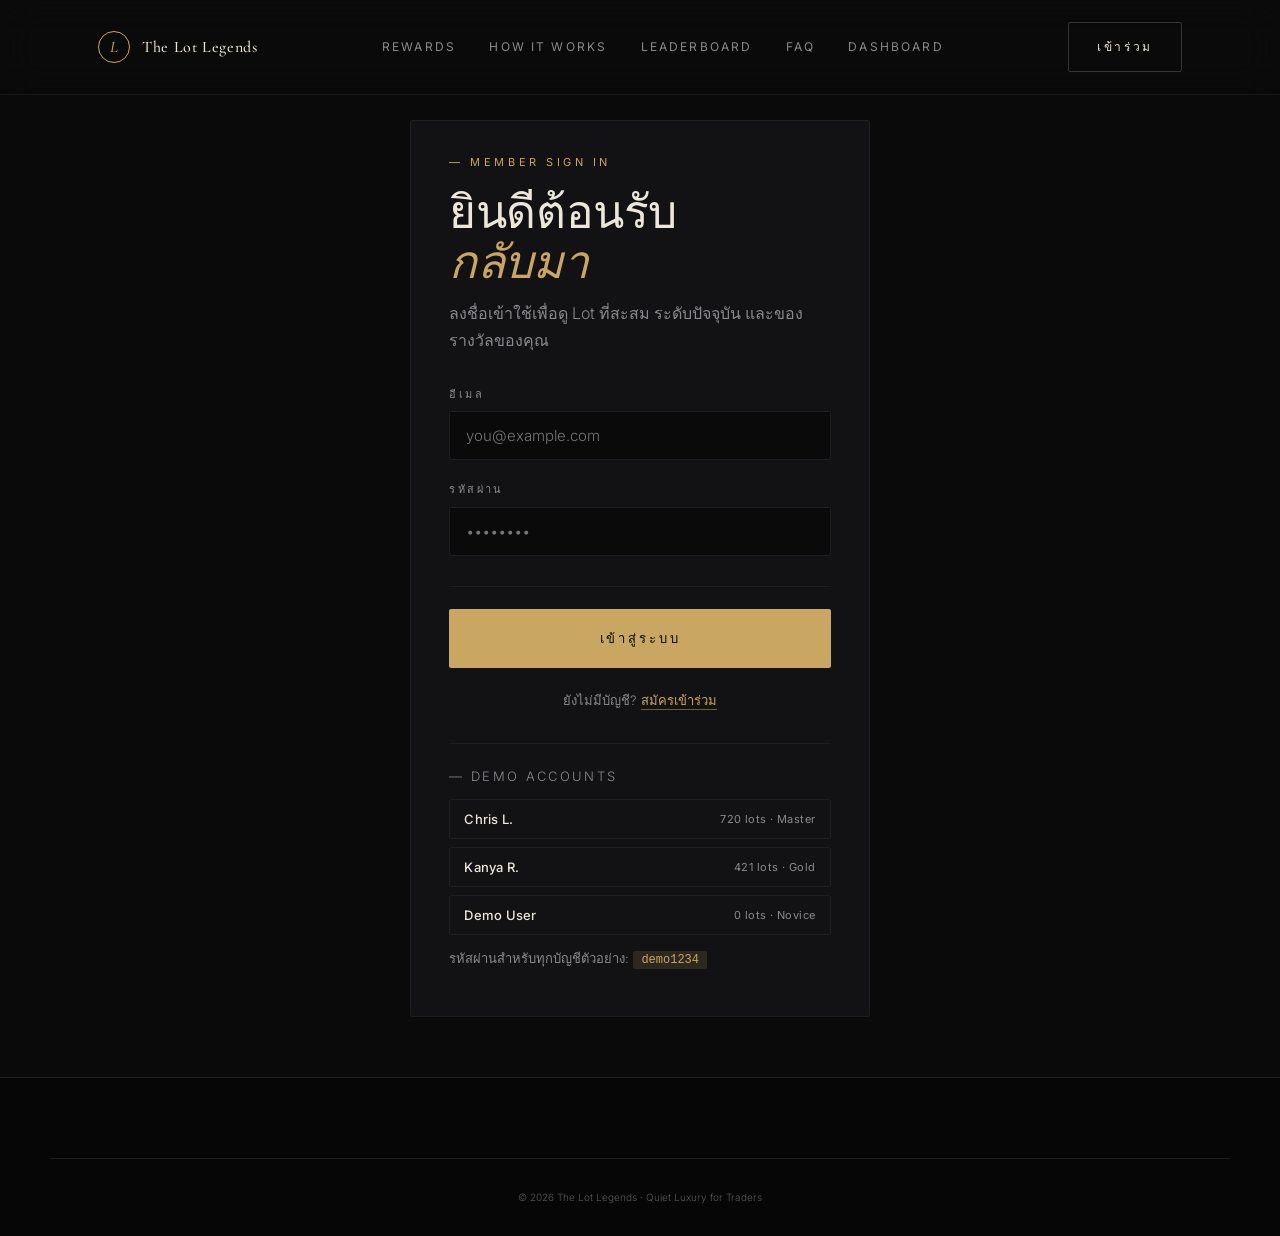
==== admin.html @ 5cc2ef91 "Initial commit - The Lot Legends rewards platform Full-stack FastAPI + vanilla JS application: - Qui" ====
<!DOCTYPE html>
<html lang="th">
<head>
  <meta charset="UTF-8" />
  <meta name="viewport" content="width=device-width, initial-scale=1.0" />
  <title>Admin · The Lot Legends</title>
  <meta name="description" content="ผู้ดูแลระบบ — อัปโหลดข้อมูลจาก XM Partner CSV และตรวจสอบสมาชิก" />

  <link rel="preconnect" href="https://fonts.googleapis.com" />
  <link rel="preconnect" href="https://fonts.gstatic.com" crossorigin />
  <link href="https://fonts.googleapis.com/css2?family=Cormorant+Garamond:wght@300;400;500;600&family=Inter:wght@300;400;500;600&display=swap" rel="stylesheet" />

  <link rel="stylesheet" href="styles.css" />
</head>
<body class="page--app">

  <div class="loader" id="loader" aria-hidden="true">
    <div class="loader__mark">
      <svg viewBox="0 0 60 60" width="56" height="56" aria-hidden="true">
        <circle cx="30" cy="30" r="28" fill="none" stroke="currentColor" stroke-width="0.6" opacity="0.4"/>
      </svg>
      <span class="loader__letter">L</span>
    </div>
    <span class="loader__text">Loading admin console</span>
  </div>

  <header class="nav">
    <div class="nav__inner">
      <a href="index.html" class="brand">
        <span class="brand__mark">L</span>
        <span class="brand__text">The Lot Legends</span>
      </a>
      <nav class="nav__links">
        <a href="index.html#tiers">Rewards</a>
        <a href="index.html#leaderboard">Leaderboard</a>
        <a href="dashboard.html">Dashboard</a>
        <a href="admin.html" class="is-active">Admin</a>
      </nav>
      <button type="button" class="btn btn--ghost btn--nav" id="logout-btn">ออกจากระบบ</button>
      <button class="nav__burger" id="nav-burger" aria-label="Open menu" aria-expanded="false">
        <span></span><span></span>
      </button>
    </div>
  </header>

  <div class="drawer" id="drawer" aria-hidden="true">
    <nav class="drawer__links">
      <a href="index.html#tiers">Rewards</a>
      <a href="index.html#leaderboard">Leaderboard</a>
      <a href="dashboard.html">Dashboard</a>
      <a href="admin.html">Admin</a>
    </nav>
    <p class="drawer__footer muted small">Admin Console</p>
  </div>

  <section class="app-head">
    <div class="container">
      <p class="eyebrow">— Admin Console</p>
      <div class="app-head__row">
        <div>
          <h1 class="h2">นำเข้าข้อมูลจาก <em>XM Partner</em></h1>
          <p class="muted">อัปโหลดไฟล์ <code>traderTrades.csv</code> ที่ดาวน์โหลดจาก XM Partner Portal เพื่ออัปเดต Lots ของสมาชิกอัตโนมัติ</p>
        </div>
      </div>
    </div>
  </section>

  <section class="app-section">
    <div class="container">
      <div class="card-panel">
        <div class="panel__head">
          <p class="eyebrow">— Step 1 / 2</p>
          <h3 class="panel__title">อัปโหลดไฟล์ &amp; ตรวจสอบ</h3>
        </div>

        <div class="dropzone" id="dropzone" tabindex="0">
          <input type="file" id="file-input" accept=".csv,text/csv" hidden />
          <div class="dropzone__inner">
            <div class="dropzone__icon">
              <svg viewBox="0 0 24 24" width="32" height="32" fill="none" stroke="currentColor" stroke-width="1.4">
                <path d="M12 4v12m0 0l-4-4m4 4l4-4"/>
                <path d="M4 17v2a2 2 0 002 2h12a2 2 0 002-2v-2"/>
              </svg>
            </div>
            <p class="dropzone__title">ลากไฟล์ CSV มาวาง หรือคลิกเพื่อเลือก</p>
            <p class="muted small">รองรับไฟล์ <code>traderTrades.csv</code> · UTF-8 / Windows-874</p>
            <button type="button" class="btn btn--ghost btn--sm" id="browse-btn">เลือกไฟล์</button>
          </div>
        </div>

        <p class="form__error" id="upload-error" hidden></p>
      </div>
    </div>
  </section>

  <section class="app-section" id="preview-section" hidden>
    <div class="container">
      <div class="card-panel">
        <div class="panel__head">
          <p class="eyebrow">— Preview · Dry Run</p>
          <h3 class="panel__title" id="preview-title">ตรวจสอบก่อนนำเข้า</h3>
        </div>

        <div class="stats">
          <div class="stat">
            <p class="stat__label">รายการทั้งหมด</p>
            <p class="stat__value"><span id="pv-total">0</span></p>
            <p class="stat__sub"><span id="pv-period">—</span></p>
          </div>
          <div class="stat">
            <p class="stat__label">รายการใหม่</p>
            <p class="stat__value"><span id="pv-new">0</span></p>
            <p class="stat__sub"><span id="pv-dup">0</span> ซ้ำ (ข้าม)</p>
          </div>
          <div class="stat">
            <p class="stat__label">Lots ที่จะเพิ่ม</p>
            <p class="stat__value">+<span id="pv-lots">0</span></p>
            <p class="stat__sub">รวมในไฟล์ <span id="pv-total-lots">0</span> Lots</p>
          </div>
          <div class="stat">
            <p class="stat__label">สมาชิกที่ตรง</p>
            <p class="stat__value"><span id="pv-matched">0</span></p>
            <p class="stat__sub"><span id="pv-unmatched">0</span> MT ID ไม่ตรง</p>
          </div>
        </div>

        <div class="admin-table-wrap">
          <table class="admin-table">
            <thead>
              <tr>
                <th>MT4/MT5 ID</th>
                <th>สมาชิก</th>
                <th class="num">รายการในไฟล์</th>
                <th class="num">รายการใหม่</th>
                <th class="num">Lots ใหม่</th>
                <th>สถานะ</th>
              </tr>
            </thead>
            <tbody id="pv-rows">
              <tr><td colspan="6" class="muted small" style="text-align:center;padding:24px 0;">—</td></tr>
            </tbody>
          </table>
        </div>

        <div id="pv-unmatched-box" hidden class="callout callout--warn">
          <strong>MT IDs ที่ยังไม่มีสมาชิกในระบบ:</strong>
          <p class="muted small" id="pv-unmatched-list">—</p>
          <div class="callout__actions">
            <button type="button" class="btn btn--gold btn--sm" id="create-placeholders-btn">
              สร้างบัญชี Placeholder ทั้งหมด
            </button>
            <span class="muted small">— สร้าง user 1 บัญชีต่อ MT ID แล้วตรวจสอบใหม่อัตโนมัติ</span>
          </div>
          <p class="muted small" style="margin-top:10px;">
            หรือเลื่อนไปตาราง <strong>"สมาชิกทั้งหมด"</strong> ด้านล่าง → คลิก MT ID ของ user ที่มีอยู่ → ใส่เลขจาก CSV เพื่อ "ผูก" บัญชีจริงเข้ากับลูกค้าที่เคยลงทะเบียนแล้ว
          </p>
          <p class="form__error" id="placeholder-error" hidden style="margin-top:8px;"></p>
        </div>

        <div id="pv-errors-box" hidden class="callout">
          <strong>คำเตือนการ parse:</strong>
          <ul id="pv-errors-list" class="muted small"></ul>
        </div>

        <div class="form__actions">
          <button type="button" class="btn btn--ghost" id="cancel-btn">ยกเลิก</button>
          <button type="button" class="btn btn--gold" id="confirm-btn">ยืนยันนำเข้า</button>
        </div>
      </div>
    </div>
  </section>

  <section class="app-section">
    <div class="container">
      <div class="card-panel">
        <div class="panel__head">
          <div>
            <p class="eyebrow">— History</p>
            <h3 class="panel__title">ประวัติการนำเข้า</h3>
          </div>
          <button type="button" class="btn btn--ghost btn--sm" id="refresh-history">รีเฟรช</button>
        </div>
        <div class="admin-table-wrap">
          <table class="admin-table">
            <thead>
              <tr>
                <th>วันที่</th>
                <th>ไฟล์</th>
                <th class="num">รายการ</th>
                <th class="num">นำเข้า</th>
                <th class="num">ซ้ำ</th>
                <th class="num">ไม่ตรง</th>
                <th class="num">+Lots</th>
              </tr>
            </thead>
            <tbody id="history-rows">
              <tr><td colspan="7" class="muted small" style="text-align:center;padding:24px 0;">กำลังโหลด…</td></tr>
            </tbody>
          </table>
        </div>
      </div>
    </div>
  </section>

  <section class="app-section">
    <div class="container">
      <div class="card-panel">
        <div class="panel__head">
          <div>
            <p class="eyebrow">— Members</p>
            <h3 class="panel__title">สมาชิกทั้งหมด</h3>
          </div>
          <button type="button" class="btn btn--ghost btn--sm" id="refresh-users">รีเฟรช</button>
        </div>
        <div class="admin-table-wrap">
          <table class="admin-table">
            <thead>
              <tr>
                <th>ชื่อ</th>
                <th>อีเมล</th>
                <th>MT ID</th>
                <th>Handle</th>
                <th class="num">Lots สะสม</th>
                <th>สิทธิ์</th>
              </tr>
            </thead>
            <tbody id="user-rows">
              <tr><td colspan="6" class="muted small" style="text-align:center;padding:24px 0;">กำลังโหลด…</td></tr>
            </tbody>
          </table>
        </div>
      </div>
    </div>
  </section>

  <footer class="footer">
    <div class="container footer__bottom">
      <small>© 2026 The Lot Legends · Admin Console</small>
    </div>
  </footer>

  <script src="api.js"></script>
  <script src="script.js"></script>
  <script>
    (() => {
      if (!window.LotLegends.requireAuth()) return;

      const $ = (id) => document.getElementById(id);
      const fmt = (n, d = 2) => (Number(n) || 0).toLocaleString('en-US', { minimumFractionDigits: d, maximumFractionDigits: d });
      const fmtInt = (n) => (Number(n) || 0).toLocaleString('en-US');

      $('logout-btn').addEventListener('click', () => window.LotLegends.logout());

      let currentFile = null;

      window.LotLegends.me().then(u => {
        if (!u.is_admin) {
          alert('หน้านี้สำหรับผู้ดูแลระบบเท่านั้น');
          window.location.href = 'dashboard.html';
        }
      }).catch(() => window.LotLegends.logout());

      // ─── Drag & drop upload ─────────────────────────────────────
      const dz = $('dropzone');
      const fi = $('file-input');
      const errBox = $('upload-error');

      const showError = (msg) => { errBox.textContent = msg; errBox.hidden = false; };
      const clearError = () => { errBox.hidden = true; errBox.textContent = ''; };

      $('browse-btn').addEventListener('click', () => fi.click());
      dz.addEventListener('click', (e) => {
        if (e.target.closest('button')) return;
        fi.click();
      });
      dz.addEventListener('keydown', (e) => { if (e.key === 'Enter' || e.key === ' ') { e.preventDefault(); fi.click(); } });

      ['dragenter','dragover'].forEach(ev => dz.addEventListener(ev, (e) => {
        e.preventDefault(); dz.classList.add('is-drag');
      }));
      ['dragleave','drop'].forEach(ev => dz.addEventListener(ev, (e) => {
        e.preventDefault(); dz.classList.remove('is-drag');
      }));
      dz.addEventListener('drop', (e) => {
        const f = e.dataTransfer.files && e.dataTransfer.files[0];
        if (f) handleFile(f);
      });
      fi.addEventListener('change', () => {
        if (fi.files && fi.files[0]) handleFile(fi.files[0]);
      });

      async function handleFile(file) {
        clearError();
        if (!/\.csv$/i.test(file.name)) {
          showError('รองรับเฉพาะไฟล์ .csv เท่านั้น');
          return;
        }
        currentFile = file;
        $('preview-title').textContent = `ตรวจสอบก่อนนำเข้า · ${file.name}`;
        $('preview-section').hidden = false;
        $('confirm-btn').disabled = true;
        $('confirm-btn').textContent = 'กำลังตรวจสอบ…';

        try {
          const preview = await window.LotLegends.adminPreviewCsv(file);
          renderPreview(preview);
          $('confirm-btn').disabled = preview.new_rows === 0;
          if (preview.new_rows === 0) {
            $('confirm-btn').textContent = 'ไม่มีรายการใหม่';
          } else if (preview.already_imported) {
            $('confirm-btn').textContent = 'อัปโหลดซ้ำ — เก็บเฉพาะรายการที่ยังขาด';
          } else {
            $('confirm-btn').textContent = 'ยืนยันนำเข้า';
          }
        } catch (ex) {
          $('preview-section').hidden = true;
          let msg = ex.message || 'อ่านไฟล์ไม่สำเร็จ';
          if (ex.data && ex.data.detail && typeof ex.data.detail === 'object') {
            msg = ex.data.detail.message || msg;
            if (Array.isArray(ex.data.detail.errors) && ex.data.detail.errors[0]) {
              msg += ' · ' + (ex.data.detail.errors[0].error || '');
            }
          }
          showError(msg);
        }
      }

      function renderPreview(p) {
        $('pv-total').textContent     = fmtInt(p.total_rows);
        $('pv-new').textContent       = fmtInt(p.new_rows);
        $('pv-dup').textContent       = fmtInt(p.duplicate_rows);
        $('pv-lots').textContent      = fmt(p.new_lots_to_add);
        $('pv-total-lots').textContent= fmt(p.total_lots_in_file);
        $('pv-matched').textContent   = fmtInt(p.matched_users);
        $('pv-unmatched').textContent = fmtInt(p.unmatched_mt_ids.length);

        if (p.period_start && p.period_end) {
          const a = new Date(p.period_start), b = new Date(p.period_end);
          const f = (d) => d.toLocaleDateString('th-TH', { day:'2-digit', month:'2-digit', year:'numeric' });
          $('pv-period').textContent = `${f(a)} – ${f(b)}`;
        } else {
          $('pv-period').textContent = '—';
        }

        const rows = p.by_mt_id.map(r => `
          <tr>
            <td><code>${r.mt_id}</code></td>
            <td>${r.matched ? `${escapeHtml(r.user_name || '')}<br><small class="muted">${escapeHtml(r.user_email || '')}</small>` : '<span class="muted">—</span>'}</td>
            <td class="num">${fmtInt(r.trade_count)}</td>
            <td class="num">${fmtInt(r.new_trade_count)}</td>
            <td class="num">+${fmt(r.new_lots_sum)}</td>
            <td>${r.matched ? '<span class="pill pill--ok">ตรง</span>' : '<span class="pill pill--warn">ไม่พบสมาชิก</span>'}</td>
          </tr>
        `).join('');
        $('pv-rows').innerHTML = rows || '<tr><td colspan="6" class="muted small" style="text-align:center;padding:24px 0;">ไม่มีข้อมูล</td></tr>';

        if (p.unmatched_mt_ids.length) {
          $('pv-unmatched-box').hidden = false;
          $('pv-unmatched-list').textContent = p.unmatched_mt_ids.join(', ');
        } else {
          $('pv-unmatched-box').hidden = true;
        }

        if (p.sample_errors && p.sample_errors.length) {
          $('pv-errors-box').hidden = false;
          $('pv-errors-list').innerHTML = p.sample_errors
            .map(e => `<li>row ${e.row}: ${escapeHtml(String(e.error || ''))}</li>`).join('');
        } else {
          $('pv-errors-box').hidden = true;
        }

        if (p.already_imported) {
          clearError();
        }
      }

      function escapeHtml(s) {
        return String(s).replace(/[&<>"']/g, c => ({'&':'&amp;','<':'&lt;','>':'&gt;','"':'&quot;',"'":'&#39;'}[c]));
      }

      $('cancel-btn').addEventListener('click', () => {
        currentFile = null;
        fi.value = '';
        $('preview-section').hidden = true;
        clearError();
      });

      $('create-placeholders-btn').addEventListener('click', async () => {
        const list = ($('pv-unmatched-list').textContent || '').trim();
        if (!list) return;
        const mtIds = list.split(/[,\s]+/).filter(Boolean);
        if (!mtIds.length) return;

        const btn = $('create-placeholders-btn');
        const errBox = $('placeholder-error');
        errBox.hidden = true;
        const orig = btn.textContent;
        btn.disabled = true;
        btn.textContent = `กำลังสร้าง ${mtIds.length} บัญชี…`;

        try {
          const result = await window.LotLegends.adminCreatePlaceholders(mtIds);
          await loadUsers();
          if (currentFile) {
            const refreshed = await window.LotLegends.adminPreviewCsv(currentFile);
            renderPreview(refreshed);
            $('confirm-btn').disabled = refreshed.new_rows === 0;
            $('confirm-btn').textContent = refreshed.new_rows === 0
              ? 'ไม่มีรายการใหม่'
              : 'ยืนยันนำเข้า';
          }
          alert(`สร้าง ${result.created.length} บัญชีเรียบร้อย${result.skipped.length ? ` (ข้าม ${result.skipped.length} ที่ใช้แล้ว)` : ''}\n\nกด "ยืนยันนำเข้า" ได้เลย`);
        } catch (ex) {
          errBox.textContent = ex.message || 'สร้างบัญชีไม่สำเร็จ';
          errBox.hidden = false;
        } finally {
          btn.disabled = false;
          btn.textContent = orig;
        }
      });

      $('confirm-btn').addEventListener('click', async () => {
        if (!currentFile) return;
        $('confirm-btn').disabled = true;
        $('confirm-btn').textContent = 'กำลังนำเข้า…';
        try {
          const result = await window.LotLegends.adminImportCsv(currentFile);
          let msg;
          if (result.imported_rows > 0) {
            msg = `นำเข้าสำเร็จ · เพิ่ม ${result.imported_rows} รายการ · +${fmt(result.total_lots_added)} Lots ให้ ${result.matched_users} สมาชิก`;
            if (result.unmatched_rows > 0) {
              msg += `\n\n(ข้าม ${result.unmatched_rows} รายการ เพราะ MT ID ไม่ตรงกับสมาชิก — ดูตาราง "สมาชิกทั้งหมด" เพื่อแก้ MT ID แล้วอัปโหลดไฟล์เดิมอีกครั้ง)`;
            }
          } else {
            msg = `ไม่ได้เพิ่ม Lot ให้ใครเลย — มี ${result.unmatched_rows} รายการที่ MT ID ไม่ตรงกับสมาชิก\n\nวิธีแก้: เลื่อนลงไปตาราง "สมาชิกทั้งหมด" → คลิก MT ID ของสมาชิกที่ต้องการ → ใส่เลขจาก CSV → บันทึก แล้วอัปโหลดไฟล์เดิมอีกครั้ง`;
          }
          alert(msg);
          currentFile = null;
          fi.value = '';
          $('preview-section').hidden = true;
          await Promise.all([loadHistory(), loadUsers()]);
        } catch (ex) {
          let msg = ex.message || 'นำเข้าไม่สำเร็จ';
          if (ex.data && ex.data.detail && typeof ex.data.detail === 'object') msg = ex.data.detail.message || msg;
          showError(msg);
          $('confirm-btn').disabled = false;
          $('confirm-btn').textContent = 'ยืนยันนำเข้า';
        }
      });

      // ─── History ───────────────────────────────────────────────
      async function loadHistory() {
        try {
          const rows = await window.LotLegends.adminImports();
          const tbody = $('history-rows');
          if (!rows.length) {
            tbody.innerHTML = '<tr><td colspan="7" class="muted small" style="text-align:center;padding:24px 0;">ยังไม่มีการนำเข้า</td></tr>';
            return;
          }
          tbody.innerHTML = rows.map(r => `
            <tr>
              <td>${new Date(r.created_at).toLocaleString('th-TH')}</td>
              <td>${escapeHtml(r.filename)}<br><small class="muted">${r.file_hash.slice(0,12)}…</small></td>
              <td class="num">${fmtInt(r.total_rows)}</td>
              <td class="num">${fmtInt(r.imported_rows)}</td>
              <td class="num">${fmtInt(r.skipped_duplicates)}</td>
              <td class="num">${fmtInt(r.unmatched_rows)}</td>
              <td class="num">+${fmt(r.total_lots_added)}</td>
            </tr>
          `).join('');
        } catch {
          $('history-rows').innerHTML = '<tr><td colspan="7" class="muted small" style="text-align:center;padding:24px 0;">โหลดไม่สำเร็จ</td></tr>';
        }
      }

      let usersCache = [];

      async function loadUsers() {
        try {
          usersCache = await window.LotLegends.adminUsers();
          const tbody = $('user-rows');
          if (!usersCache.length) {
            tbody.innerHTML = '<tr><td colspan="6" class="muted small" style="text-align:center;padding:24px 0;">ยังไม่มีสมาชิก</td></tr>';
            return;
          }
          tbody.innerHTML = usersCache.map(r => renderUserRow(r)).join('');
        } catch {
          $('user-rows').innerHTML = '<tr><td colspan="6" class="muted small" style="text-align:center;padding:24px 0;">โหลดไม่สำเร็จ</td></tr>';
        }
      }

      function renderUserRow(r) {
        const xmCell = r.xm_id
          ? `<code>${escapeHtml(r.xm_id)}</code>`
          : '<span class="muted small">— ยังไม่ได้ตั้ง</span>';
        return `
          <tr data-uid="${r.id}">
            <td>${escapeHtml(r.name)}</td>
            <td><small class="muted">${escapeHtml(r.email)}</small></td>
            <td class="cell-edit" data-field="xm_id" title="คลิกเพื่อแก้ไข MT ID">${xmCell}</td>
            <td>${escapeHtml(r.display_handle || '—')}</td>
            <td class="num">${fmt(r.total_lots)}</td>
            <td>${r.is_admin ? '<span class="pill pill--gold">Admin</span>' : '<span class="muted small">Member</span>'}</td>
          </tr>
        `;
      }

      $('user-rows').addEventListener('click', (e) => {
        const cell = e.target.closest('.cell-edit');
        if (!cell) return;
        const tr = cell.closest('tr');
        const uid = parseInt(tr.dataset.uid, 10);
        const field = cell.dataset.field;
        if (cell.querySelector('input')) return;

        const user = usersCache.find(u => u.id === uid);
        const current = (user && user[field]) || '';

        cell.innerHTML = `
          <div class="cell-edit__form">
            <input type="text" value="${escapeHtml(current)}" placeholder="เช่น 428298807" maxlength="40"/>
            <button type="button" class="btn btn--gold btn--sm" data-act="save">บันทึก</button>
            <button type="button" class="btn btn--ghost btn--sm" data-act="cancel">ยกเลิก</button>
          </div>
          <p class="form__error cell-edit__error" hidden></p>
        `;
        const input = cell.querySelector('input');
        input.focus();
        input.select();

        const restore = () => {
          if (!user) return;
          cell.innerHTML = user.xm_id
            ? `<code>${escapeHtml(user.xm_id)}</code>`
            : '<span class="muted small">— ยังไม่ได้ตั้ง</span>';
        };

        const save = async () => {
          const val = input.value.trim();
          const errBox = cell.querySelector('.cell-edit__error');
          errBox.hidden = true;
          try {
            const updated = await window.LotLegends.adminUpdateUser(uid, { xm_id: val });
            const idx = usersCache.findIndex(u => u.id === uid);
            if (idx >= 0) usersCache[idx] = updated;
            tr.outerHTML = renderUserRow(updated);
          } catch (ex) {
            errBox.textContent = ex.message || 'บันทึกไม่สำเร็จ';
            errBox.hidden = false;
          }
        };

        cell.querySelector('[data-act="save"]').addEventListener('click', save);
        cell.querySelector('[data-act="cancel"]').addEventListener('click', restore);
        input.addEventListener('keydown', (ev) => {
          if (ev.key === 'Enter') { ev.preventDefault(); save(); }
          if (ev.key === 'Escape') { ev.preventDefault(); restore(); }
        });
      });

      $('refresh-history').addEventListener('click', loadHistory);
      $('refresh-users').addEventListener('click', loadUsers);

      loadHistory();
      loadUsers();
    })();
  </script>
</body>
</html>
---- styles.css ----
/* ─────────────────────────────────────────────
   The Lot Legends — Quiet Luxury Theme
   ───────────────────────────────────────────── */

:root {
  /* Palette */
  --bg:           #0A0A0A;
  --bg-soft:      #0E0E10;
  --surface:     #121214;
  --surface-2:   #16161A;
  --line:         #1F1F22;
  --line-soft:   rgba(255,255,255,0.06);

  --ink:           #EDE7D9;   /* warm ivory */
  --ink-muted:    #8A8A8E;
  --ink-faint:    #5A5A5E;

  --gold:           #C9A661;   /* champagne */
  --gold-soft:     rgba(201,166,97,0.5);
  --gold-faint:    rgba(201,166,97,0.15);

  /* Type */
  --serif:  'Cormorant Garamond', 'Times New Roman', serif;
  --sans:   'Inter', -apple-system, system-ui, sans-serif;

  /* Sizing */
  --radius:    2px;
  --max:        1180px;

  /* Motion */
  --ease: cubic-bezier(.22,.61,.36,1);
}

/* ───── Reset ───── */
*, *::before, *::after { box-sizing: border-box; }
html, body { margin: 0; padding: 0; }
body {
  font-family: var(--sans);
  font-weight: 300;
  font-size: 16px;
  line-height: 1.65;
  color: var(--ink);
  background: var(--bg);
  -webkit-font-smoothing: antialiased;
  text-rendering: optimizeLegibility;
  overflow-x: hidden;
}
img { max-width: 100%; display: block; }
a { color: inherit; text-decoration: none; transition: color .3s var(--ease); }
button { font-family: inherit; cursor: pointer; }
ol, ul { list-style: none; padding: 0; margin: 0; }

::selection { background: var(--gold-faint); color: var(--ink); }

/* ───── Layout helpers ───── */
.container {
  width: 100%;
  max-width: var(--max);
  margin: 0 auto;
  padding: 0 clamp(20px, 4vw, 48px);
}

.eyebrow {
  font-family: var(--sans);
  font-size: 11px;
  font-weight: 400;
  letter-spacing: 0.32em;
  text-transform: uppercase;
  color: var(--gold);
  margin: 0 0 18px;
}

.h2 {
  font-family: var(--serif);
  font-weight: 300;
  font-size: clamp(34px, 5vw, 58px);
  line-height: 1.08;
  letter-spacing: -0.01em;
  margin: 0 0 28px;
  color: var(--ink);
}
.h2 em {
  font-style: italic;
  font-weight: 400;
  color: var(--gold);
}

.muted     { color: var(--ink-muted); }
.muted.small { font-size: 13px; }
.muted.center { text-align: center; max-width: 560px; margin: 0 auto; }

.section-head {
  text-align: center;
  margin-bottom: clamp(50px, 7vw, 90px);
}
.section-head .eyebrow,
.section-head .h2 { display: block; }
.section-head .eyebrow { margin-bottom: 14px; }

.two-col {
  display: grid;
  grid-template-columns: 1fr 1.2fr;
  gap: clamp(40px, 7vw, 100px);
  align-items: start;
}
@media (max-width: 820px) {
  .two-col { grid-template-columns: 1fr; gap: 40px; }
}

/* ───── Buttons ───── */
.btn {
  display: inline-flex;
  align-items: center;
  justify-content: center;
  padding: 14px 28px;
  font-size: 12px;
  letter-spacing: 0.22em;
  text-transform: uppercase;
  font-weight: 500;
  border: 1px solid transparent;
  border-radius: var(--radius);
  transition: all .35s var(--ease);
  white-space: nowrap;
}
.btn--lg { padding: 18px 36px; font-size: 13px; }

.btn--gold {
  background: var(--gold);
  color: #0A0A0A;
}
.btn--gold:hover {
  background: transparent;
  color: var(--gold);
  border-color: var(--gold);
}

.btn--ghost {
  border-color: rgba(255,255,255,0.18);
  color: var(--ink);
  background: transparent;
}
.btn--ghost:hover {
  border-color: var(--gold);
  color: var(--gold);
}

/* ───── Nav ───── */
.nav {
  position: fixed;
  top: 0; left: 0; right: 0;
  z-index: 100;
  padding: 22px 0;
  background: rgba(10,10,10,0.6);
  backdrop-filter: blur(18px) saturate(140%);
  -webkit-backdrop-filter: blur(18px) saturate(140%);
  border-bottom: 1px solid var(--line-soft);
  transition: padding .35s var(--ease), background .35s var(--ease);
}
.nav.is-scrolled { padding: 14px 0; background: rgba(10,10,10,0.85); }

.nav__inner {
  max-width: var(--max);
  margin: 0 auto;
  padding: 0 clamp(20px, 4vw, 48px);
  display: flex;
  align-items: center;
  justify-content: space-between;
  gap: 24px;
}

.brand {
  display: inline-flex;
  align-items: center;
  gap: 12px;
  font-family: var(--serif);
  font-weight: 500;
}
.brand__mark {
  display: grid;
  place-items: center;
  width: 32px; height: 32px;
  border: 1px solid var(--gold);
  color: var(--gold);
  font-size: 16px;
  font-style: italic;
  border-radius: 50%;
}
.brand__text {
  font-size: 16px;
  letter-spacing: 0.04em;
  color: var(--ink);
  white-space: nowrap;
}

.nav__links { display: flex; gap: clamp(20px, 2.6vw, 36px); align-items: center; }
.nav__links a {
  font-size: 12px;
  letter-spacing: 0.18em;
  text-transform: uppercase;
  color: var(--ink-muted);
  font-weight: 400;
  white-space: nowrap;
}
.nav__links a:hover { color: var(--gold); }

@media (max-width: 820px) {
  .nav__links { display: none; }
}

/* ───── Hero ───── */
.hero {
  position: relative;
  min-height: 100vh;
  padding: 140px 0 80px;
  display: grid;
  align-items: center;
  overflow: hidden;
  isolation: isolate;
}
.hero__bg {
  position: absolute; inset: 0;
  background: url('assets/hero-bg.png') center/cover no-repeat;
  z-index: -2;
  opacity: 0.85;
}
.hero__veil {
  position: absolute; inset: 0;
  background:
    radial-gradient(ellipse at 50% 90%, rgba(201,166,97,0.10), transparent 55%),
    linear-gradient(180deg, rgba(10,10,10,0.55) 0%, rgba(10,10,10,0.7) 50%, var(--bg) 100%);
  z-index: -1;
}

.hero__inner {
  max-width: var(--max);
  margin: 0 auto;
  padding: 0 clamp(20px, 4vw, 48px);
  text-align: center;
}

.hero__title {
  font-family: var(--serif);
  font-weight: 300;
  font-size: clamp(54px, 11vw, 140px);
  line-height: 0.95;
  letter-spacing: -0.025em;
  margin: 0 0 28px;
  color: var(--ink);
}
.hero__title em {
  font-style: italic;
  font-weight: 400;
  color: var(--gold);
}

.hero__sub {
  font-size: clamp(15px, 1.5vw, 18px);
  line-height: 1.85;
  color: var(--ink-muted);
  margin: 0 auto 44px;
  max-width: 560px;
  font-weight: 300;
}

.hero__cta {
  display: flex;
  gap: 14px;
  justify-content: center;
  flex-wrap: wrap;
  margin-bottom: 80px;
}

.hero__meta {
  display: inline-flex;
  align-items: center;
  gap: clamp(20px, 4vw, 50px);
  padding: 22px 40px;
  border: 1px solid var(--line);
  background: rgba(18,18,20,0.5);
  backdrop-filter: blur(8px);
  border-radius: var(--radius);
}
.hero__meta > div {
  display: flex;
  flex-direction: column;
  align-items: center;
  gap: 4px;
}
.hero__meta .num {
  font-family: var(--serif);
  font-size: 28px;
  color: var(--gold);
  font-weight: 400;
}
.hero__meta .lbl {
  font-size: 10px;
  letter-spacing: 0.28em;
  text-transform: uppercase;
  color: var(--ink-faint);
}
.hero__meta .vr {
  width: 1px;
  height: 32px;
  background: var(--line);
}

.hero__scroll {
  position: absolute;
  bottom: 30px; left: 50%;
  transform: translateX(-50%);
  display: flex;
  flex-direction: column;
  align-items: center;
  gap: 10px;
  color: var(--ink-faint);
}
.hero__scroll span {
  width: 1px; height: 50px;
  background: linear-gradient(to bottom, transparent, var(--gold-soft), transparent);
  animation: scrollLine 2.4s ease-in-out infinite;
}
.hero__scroll small {
  font-size: 9px;
  letter-spacing: 0.4em;
  text-transform: uppercase;
}
@keyframes scrollLine {
  0%, 100% { opacity: 0.3; transform: scaleY(1); }
  50%      { opacity: 1;   transform: scaleY(1.2); }
}

/* ───── About ───── */
.about {
  padding: clamp(100px, 14vw, 180px) 0;
  border-top: 1px solid var(--line);
}
.about__body p { margin: 0 0 20px; font-size: 17px; line-height: 1.85; }

/* ───── Tiers ───── */
.tiers {
  padding: clamp(100px, 14vw, 180px) 0;
  background: var(--bg-soft);
  border-top: 1px solid var(--line);
  border-bottom: 1px solid var(--line);
}

.tier-list {
  display: flex;
  flex-direction: column;
  gap: 0;
  max-width: 980px;
  margin: 0 auto;
  border-top: 1px solid var(--line);
}

.tier {
  display: grid;
  grid-template-columns: 80px 1fr auto;
  gap: 36px;
  align-items: center;
  padding: 32px 28px;
  border-bottom: 1px solid var(--line);
  transition: background .4s var(--ease), padding-left .4s var(--ease);
  position: relative;
}
.tier::before {
  content: '';
  position: absolute;
  left: 0; top: 50%;
  transform: translateY(-50%);
  width: 0;
  height: 1px;
  background: var(--gold);
  transition: width .5s var(--ease);
}
.tier:hover {
  background: var(--surface);
  padding-left: 40px;
}
.tier:hover::before { width: 24px; }

.tier__rank {
  font-family: var(--serif);
  font-size: 32px;
  font-weight: 300;
  color: var(--ink-faint);
  font-style: italic;
}

.tier__head {
  display: flex;
  align-items: baseline;
  gap: 18px;
  margin-bottom: 6px;
}
.tier__head h3 {
  font-family: var(--serif);
  font-size: 28px;
  font-weight: 400;
  margin: 0;
  color: var(--ink);
  letter-spacing: 0.01em;
}
.tier__lots {
  font-size: 11px;
  letter-spacing: 0.26em;
  text-transform: uppercase;
  color: var(--gold);
  padding: 4px 10px;
  border: 1px solid var(--gold-faint);
  border-radius: var(--radius);
}
.tier__body p {
  margin: 0;
  color: var(--ink-muted);
  font-size: 14.5px;
}

.tier__value {
  font-family: var(--serif);
  font-size: 18px;
  font-style: italic;
  color: var(--ink-muted);
  white-space: nowrap;
}

.tier--featured .tier__rank,
.tier--master .tier__rank,
.tier--legend .tier__rank { color: var(--gold-soft); }

.tier--master .tier__head h3,
.tier--legend .tier__head h3 { color: var(--gold); }

@media (max-width: 720px) {
  .tier {
    grid-template-columns: 50px 1fr;
    gap: 18px;
    padding: 24px 16px;
  }
  .tier:hover { padding-left: 22px; }
  .tier__value {
    grid-column: 2;
    font-size: 14px;
    margin-top: 4px;
  }
  .tier__rank { font-size: 22px; }
  .tier__head { flex-wrap: wrap; gap: 10px; }
  .tier__head h3 { font-size: 22px; }
}

/* ───── Featured cards ───── */
.featured {
  padding: clamp(100px, 14vw, 180px) 0;
}
.cards {
  display: grid;
  grid-template-columns: repeat(3, 1fr);
  gap: 28px;
}
@media (max-width: 900px) { .cards { grid-template-columns: 1fr; } }

.card {
  background: var(--surface);
  border: 1px solid var(--line);
  border-radius: var(--radius);
  overflow: hidden;
  transition: transform .5s var(--ease), border-color .4s var(--ease);
}
.card:hover {
  transform: translateY(-6px);
  border-color: var(--gold-soft);
}
.card__img {
  aspect-ratio: 4/3;
  overflow: hidden;
  background: #000;
}
.card__img img {
  width: 100%; height: 100%;
  object-fit: cover;
  transition: transform 1s var(--ease);
}
.card:hover .card__img img { transform: scale(1.04); }

.card__body { padding: 28px 26px 32px; }
.card__tier {
  font-size: 10px;
  letter-spacing: 0.3em;
  text-transform: uppercase;
  color: var(--gold);
  margin: 0 0 10px;
}
.card__body h3 {
  font-family: var(--serif);
  font-size: 26px;
  font-weight: 400;
  margin: 0 0 12px;
  color: var(--ink);
}
.card__body p { margin: 0; font-size: 14px; line-height: 1.7; }

/* ───── How / Steps ───── */
.how {
  padding: clamp(100px, 14vw, 180px) 0;
  background: var(--bg-soft);
  border-top: 1px solid var(--line);
  border-bottom: 1px solid var(--line);
}

.steps {
  display: grid;
  grid-template-columns: repeat(4, 1fr);
  gap: 0;
  border-top: 1px solid var(--line);
}
.steps li {
  padding: 40px 28px;
  border-right: 1px solid var(--line);
  border-bottom: 1px solid var(--line);
  transition: background .4s var(--ease);
}
.steps li:last-child { border-right: none; }
.steps li:hover { background: var(--surface); }

.steps__num {
  font-family: var(--serif);
  font-size: 14px;
  font-style: italic;
  color: var(--gold);
  letter-spacing: 0.1em;
  display: block;
  margin-bottom: 22px;
}
.steps h4 {
  font-family: var(--serif);
  font-size: 22px;
  font-weight: 400;
  margin: 0 0 12px;
  color: var(--ink);
}
.steps p {
  margin: 0;
  font-size: 14px;
  color: var(--ink-muted);
  line-height: 1.7;
}
@media (max-width: 900px) {
  .steps { grid-template-columns: repeat(2, 1fr); }
  .steps li:nth-child(2n) { border-right: none; }
}
@media (max-width: 540px) {
  .steps { grid-template-columns: 1fr; }
  .steps li { border-right: none; }
}

/* ───── Leaderboard ───── */
.leaderboard {
  padding: clamp(100px, 14vw, 180px) 0;
}

.board {
  max-width: 920px;
  margin: 0 auto;
  border: 1px solid var(--line);
  border-radius: var(--radius);
  overflow: hidden;
}
.board__row {
  display: grid;
  grid-template-columns: 80px 1fr 1fr 100px;
  gap: 24px;
  align-items: center;
  padding: 22px 28px;
  border-bottom: 1px solid var(--line);
  font-size: 14px;
  transition: background .35s var(--ease);
}
.board__row:last-child { border-bottom: none; }
.board__row:not(.board__row--head):hover { background: var(--surface); }

.board__row--head {
  background: var(--surface-2);
  font-size: 10px;
  letter-spacing: 0.28em;
  text-transform: uppercase;
  color: var(--ink-faint);
}

.num-col { text-align: right; font-variant-numeric: tabular-nums; color: var(--gold); font-family: var(--serif); font-size: 18px; }

.rank {
  font-family: var(--serif);
  font-size: 20px;
  font-style: italic;
  color: var(--ink-faint);
}
.rank.gold   { color: var(--gold); }
.rank.silver { color: #C9C9C9; }
.rank.bronze { color: #B07A4A; }

.dot {
  display: inline-block;
  width: 7px; height: 7px;
  border-radius: 50%;
  margin-right: 10px;
  vertical-align: middle;
}
.dot--legend  { background: var(--gold); box-shadow: 0 0 12px var(--gold-soft); }
.dot--master  { background: var(--gold-soft); }
.dot--diamond { background: #9DA8B8; }

@media (max-width: 720px) {
  .board__row {
    grid-template-columns: 50px 1fr 80px;
    padding: 18px 16px;
    gap: 12px;
  }
  .board__row > :nth-child(3) { display: none; }
}

/* ───── FAQ ───── */
.faq {
  padding: clamp(100px, 14vw, 180px) 0;
  background: var(--bg-soft);
  border-top: 1px solid var(--line);
  border-bottom: 1px solid var(--line);
}

.faq__list { display: flex; flex-direction: column; }
.faq__list details {
  border-bottom: 1px solid var(--line);
  padding: 24px 0;
  transition: padding .3s var(--ease);
}
.faq__list details[open] { padding-bottom: 30px; }
.faq__list summary {
  font-family: var(--serif);
  font-size: 20px;
  font-weight: 400;
  cursor: pointer;
  list-style: none;
  display: flex;
  justify-content: space-between;
  align-items: center;
  gap: 24px;
  color: var(--ink);
  transition: color .3s var(--ease);
}
.faq__list summary::-webkit-details-marker { display: none; }
.faq__list summary::after {
  content: '+';
  font-family: var(--sans);
  color: var(--gold);
  font-size: 22px;
  font-weight: 300;
  transition: transform .35s var(--ease);
}
.faq__list details[open] summary::after { transform: rotate(45deg); }
.faq__list summary:hover { color: var(--gold); }
.faq__list details p {
  margin: 16px 0 0;
  color: var(--ink-muted);
  font-size: 15px;
  line-height: 1.8;
  max-width: 90%;
}

/* ───── CTA ───── */
.cta {
  padding: clamp(100px, 14vw, 180px) 0;
  position: relative;
  overflow: hidden;
}
.cta::before {
  content: '';
  position: absolute;
  inset: 0;
  background: radial-gradient(ellipse at 50% 50%, rgba(201,166,97,0.06), transparent 60%);
  pointer-events: none;
}
.cta__inner { text-align: center; position: relative; }
.cta__title { margin: 14px 0 28px; }
.cta__buttons {
  display: flex;
  gap: 14px;
  justify-content: center;
  flex-wrap: wrap;
  margin-top: 36px;
}

/* ───── Footer ───── */
.footer {
  padding: 80px 0 30px;
  border-top: 1px solid var(--line);
  background: #060606;
}
.footer__inner {
  display: grid;
  grid-template-columns: 1fr 2fr;
  gap: 60px;
  margin-bottom: 60px;
}
@media (max-width: 820px) {
  .footer__inner { grid-template-columns: 1fr; gap: 40px; }
}

.footer__cols {
  display: grid;
  grid-template-columns: repeat(3, 1fr);
  gap: 30px;
}
@media (max-width: 540px) { .footer__cols { grid-template-columns: 1fr 1fr; } }

.footer__cols h5 {
  font-family: var(--sans);
  font-size: 11px;
  letter-spacing: 0.28em;
  text-transform: uppercase;
  color: var(--gold);
  margin: 0 0 18px;
  font-weight: 500;
}
.footer__cols a {
  display: block;
  font-size: 13.5px;
  color: var(--ink-muted);
  padding: 5px 0;
}
.footer__cols a:hover { color: var(--ink); }

.footer__bottom {
  padding-top: 28px;
  border-top: 1px solid var(--line);
  text-align: center;
  color: var(--ink-faint);
  font-size: 12px;
}

/* ───── Reveal animation ───── */
.reveal {
  opacity: 0;
  transform: translateY(24px);
  transition: opacity .9s var(--ease), transform .9s var(--ease);
}
.reveal.is-visible {
  opacity: 1;
  transform: none;
}

/* ─────────────────────────────────────────────
   Loader
   ───────────────────────────────────────────── */
.loader {
  position: fixed;
  inset: 0;
  z-index: 9999;
  background: var(--bg);
  display: grid;
  place-items: center;
  gap: 22px;
  grid-auto-flow: row;
  align-content: center;
  transition: opacity .8s var(--ease), visibility 0s linear .8s;
}
.loader.is-done {
  opacity: 0;
  visibility: hidden;
  pointer-events: none;
}
.loader__mark {
  position: relative;
  width: 56px; height: 56px;
  display: grid; place-items: center;
  color: var(--gold);
}
.loader__mark svg {
  position: absolute; inset: 0;
  animation: rot 2.4s linear infinite;
}
.loader__mark svg circle {
  stroke-dasharray: 30 200;
  stroke-linecap: round;
}
.loader__letter {
  font-family: var(--serif);
  font-size: 22px;
  font-style: italic;
  color: var(--gold);
}
.loader__text {
  font-family: var(--serif);
  font-size: 15px;
  letter-spacing: 0.18em;
  color: var(--ink-muted);
  opacity: 0;
  animation: fadeIn 1.2s .3s var(--ease) forwards;
}
@keyframes rot { to { transform: rotate(360deg); } }
@keyframes fadeIn { to { opacity: 1; } }

/* ─────────────────────────────────────────────
   Mobile burger + drawer
   ───────────────────────────────────────────── */
.btn--nav { display: inline-flex; }

.nav__burger {
  display: none;
  width: 38px;
  height: 38px;
  background: transparent;
  border: 1px solid rgba(255,255,255,0.18);
  border-radius: var(--radius);
  position: relative;
  transition: border-color .3s var(--ease);
}
.nav__burger:hover { border-color: var(--gold); }
.nav__burger span {
  position: absolute;
  left: 50%;
  width: 16px;
  height: 1px;
  background: var(--ink);
  transform: translateX(-50%);
  transition: transform .35s var(--ease), top .35s var(--ease), opacity .25s;
}
.nav__burger span:nth-child(1) { top: 14px; }
.nav__burger span:nth-child(2) { top: 22px; }
.nav__burger.is-open span:nth-child(1) { top: 18px; transform: translateX(-50%) rotate(45deg); }
.nav__burger.is-open span:nth-child(2) { top: 18px; transform: translateX(-50%) rotate(-45deg); }

.drawer {
  position: fixed;
  inset: 0;
  background: rgba(8,8,8,0.96);
  backdrop-filter: blur(20px);
  -webkit-backdrop-filter: blur(20px);
  z-index: 90;
  opacity: 0;
  visibility: hidden;
  transition: opacity .45s var(--ease), visibility 0s linear .45s;
  display: grid;
  place-items: center;
  padding: 90px 24px 40px;
}
.drawer.is-open {
  opacity: 1;
  visibility: visible;
  transition: opacity .45s var(--ease);
}
.drawer__links {
  display: flex;
  flex-direction: column;
  gap: 26px;
  text-align: center;
}
.drawer__links a {
  font-family: var(--serif);
  font-size: 28px;
  color: var(--ink);
  font-weight: 400;
  transition: color .3s var(--ease);
  opacity: 0;
  transform: translateY(12px);
}
.drawer.is-open .drawer__links a {
  animation: drawerIn .55s var(--ease) forwards;
}
.drawer.is-open .drawer__links a:nth-child(1) { animation-delay: .08s; }
.drawer.is-open .drawer__links a:nth-child(2) { animation-delay: .14s; }
.drawer.is-open .drawer__links a:nth-child(3) { animation-delay: .20s; }
.drawer.is-open .drawer__links a:nth-child(4) { animation-delay: .26s; }
.drawer.is-open .drawer__links a:nth-child(5) { animation-delay: .32s; }
.drawer.is-open .drawer__links a:nth-child(6) { animation-delay: .42s; }

.drawer__links a:hover { color: var(--gold); }
.drawer__cta {
  margin-top: 20px;
  padding: 16px 32px;
  border: 1px solid var(--gold);
  color: var(--gold) !important;
  font-size: 13px !important;
  letter-spacing: 0.24em !important;
  text-transform: uppercase;
  font-family: var(--sans) !important;
  font-weight: 500 !important;
}
.drawer__footer {
  position: absolute;
  bottom: 30px;
  left: 50%;
  transform: translateX(-50%);
  letter-spacing: 0.2em;
  text-transform: uppercase;
  font-size: 10px;
}

@keyframes drawerIn {
  to { opacity: 1; transform: translateY(0); }
}

@media (max-width: 820px) {
  .nav__burger { display: block; }
  .btn--nav    { display: none; }
}
@media (min-width: 821px) {
  .drawer { display: none; }
}

/* Lock body scroll when drawer open */
body.no-scroll { overflow: hidden; }

/* ─────────────────────────────────────────────
   App pages (dashboard, join)
   ───────────────────────────────────────────── */
.page--app { background: var(--bg); }

.app-head {
  padding: 140px 0 50px;
  border-bottom: 1px solid var(--line);
}
.app-head .h2 { margin: 8px 0 6px; font-size: clamp(28px, 4vw, 44px); }
.app-head__row {
  display: flex;
  justify-content: space-between;
  align-items: flex-end;
  gap: 24px;
  flex-wrap: wrap;
  margin-top: 10px;
}
.app-head__actions { display: flex; gap: 12px; flex-wrap: wrap; }

.app-section { padding: 40px 0; }
.app-section + .app-section { padding-top: 0; }

/* Active nav link */
.nav__links a.is-active,
.btn.is-active { color: var(--gold); }

/* Card panels */
.card-panel {
  background: var(--surface);
  border: 1px solid var(--line);
  border-radius: var(--radius);
  padding: 32px clamp(20px, 3vw, 40px);
  transition: border-color .35s var(--ease);
}
.panel__head {
  display: flex;
  justify-content: space-between;
  align-items: flex-start;
  gap: 24px;
  margin-bottom: 22px;
  flex-wrap: wrap;
}
.panel__head .eyebrow { margin-bottom: 6px; }
.panel__title {
  font-family: var(--serif);
  font-size: clamp(22px, 2.6vw, 30px);
  font-weight: 400;
  margin: 0;
  color: var(--ink);
}
.panel__title em { font-style: italic; color: var(--gold); }
.panel__meta {
  display: flex; flex-direction: column; align-items: flex-end; gap: 2px;
  text-align: right;
}
.num-big {
  font-family: var(--serif);
  font-size: 22px;
  color: var(--gold);
}
.panel__more {
  display: inline-block;
  margin-top: 22px;
  font-size: 12px;
  letter-spacing: 0.22em;
  text-transform: uppercase;
  color: var(--gold);
}
.panel__more:hover { color: var(--ink); }

.btn--sm {
  padding: 10px 18px;
  font-size: 11px;
  letter-spacing: 0.2em;
}

/* Stats */
.stats {
  display: grid;
  grid-template-columns: repeat(4, 1fr);
  gap: 16px;
}
@media (max-width: 900px) { .stats { grid-template-columns: repeat(2, 1fr); } }
@media (max-width: 460px) { .stats { grid-template-columns: 1fr; } }

.stat {
  background: var(--surface);
  border: 1px solid var(--line);
  border-radius: var(--radius);
  padding: 26px 24px;
  transition: border-color .35s var(--ease), transform .35s var(--ease);
}
.stat:hover { border-color: var(--gold-faint); transform: translateY(-2px); }

.stat__label {
  font-size: 11px;
  letter-spacing: 0.22em;
  text-transform: uppercase;
  color: var(--ink-faint);
  margin: 0 0 14px;
}
.stat__value {
  font-family: var(--serif);
  font-size: 38px;
  font-weight: 400;
  color: var(--ink);
  margin: 0 0 8px;
  line-height: 1;
}
.stat__value small {
  font-size: 14px;
  color: var(--ink-muted);
  margin-left: 4px;
  letter-spacing: 0.05em;
}
.stat__value--serif {
  color: var(--gold);
  font-style: italic;
  font-size: 30px;
}
.stat__sub {
  margin: 0;
  font-size: 12px;
  color: var(--ink-muted);
}

/* Progress with milestones */
.progress { margin-top: 10px; }
.progress__track {
  width: 100%;
  height: 4px;
  background: var(--line);
  border-radius: 2px;
  overflow: hidden;
}
.progress__fill {
  height: 100%;
  width: 0%;
  background: linear-gradient(90deg, var(--gold-soft), var(--gold));
  transition: width 1.6s var(--ease);
}
.progress__milestones {
  display: grid;
  grid-template-columns: repeat(8, 1fr);
  gap: 4px;
  margin-top: 18px;
}
.ms {
  display: flex;
  flex-direction: column;
  align-items: center;
  gap: 6px;
  text-align: center;
  color: var(--ink-faint);
}
.ms i {
  width: 9px; height: 9px;
  border-radius: 50%;
  background: var(--line);
  border: 1px solid var(--line);
}
.ms span {
  font-size: 11px;
  font-weight: 500;
  letter-spacing: 0.04em;
}
.ms small {
  font-size: 10px;
  color: var(--ink-faint);
}
.ms.is-done i      { background: var(--gold-soft); border-color: var(--gold-soft); }
.ms.is-done span   { color: var(--ink-muted); }
.ms.is-current i   { background: var(--gold); border-color: var(--gold); box-shadow: 0 0 0 4px rgba(201,166,97,0.12); }
.ms.is-current span { color: var(--gold); }

@media (max-width: 720px) {
  .progress__milestones { grid-template-columns: repeat(4, 1fr); row-gap: 14px; }
}

/* Two-column app grid */
.app-grid {
  display: grid;
  grid-template-columns: 1fr 1fr;
  gap: 20px;
}
@media (max-width: 980px) { .app-grid { grid-template-columns: 1fr; } }

/* Activity */
.activity { display: flex; flex-direction: column; }
.activity li {
  display: grid;
  grid-template-columns: 110px 1fr auto;
  gap: 18px;
  align-items: center;
  padding: 16px 0;
  border-bottom: 1px solid var(--line);
}
.activity li:last-child { border-bottom: none; }
.act__date  { font-size: 12px; color: var(--ink-faint); letter-spacing: 0.04em; }
.act__body  { display: flex; gap: 12px; align-items: baseline; }
.act__sym {
  font-family: var(--serif);
  font-size: 17px;
  color: var(--ink);
}
.act__type {
  font-size: 10px;
  letter-spacing: 0.22em;
  text-transform: uppercase;
  color: var(--ink-muted);
  padding: 3px 8px;
  border: 1px solid var(--line);
  border-radius: var(--radius);
}
.act__lot {
  font-family: var(--serif);
  font-size: 17px;
  color: var(--gold);
  font-variant-numeric: tabular-nums;
}

/* Reward rows */
.reward-row {
  display: grid;
  grid-template-columns: 76px 1fr auto;
  gap: 18px;
  align-items: center;
  padding: 16px 0;
  border-bottom: 1px solid var(--line);
}
.reward-row:last-child { border-bottom: none; }
.reward__img {
  aspect-ratio: 1;
  overflow: hidden;
  border-radius: var(--radius);
  background: #000;
}
.reward__img img { width: 100%; height: 100%; object-fit: cover; }
.reward__body h4 {
  font-family: var(--serif);
  font-size: 19px;
  font-weight: 400;
  margin: 4px 0 4px;
  color: var(--ink);
}
.reward-row--locked .reward__img { opacity: 0.45; }
.reward-row--locked .reward__body h4 { color: var(--ink-muted); }

.btn[disabled] {
  opacity: 0.4;
  pointer-events: none;
}

/* Rank pill */
.rank-pill {
  font-family: var(--serif);
  font-size: 22px;
  color: var(--gold);
  padding: 8px 18px;
  border: 1px solid var(--gold-faint);
  border-radius: 999px;
}

/* ─────────────────────────────────────────────
   Join form page
   ───────────────────────────────────────────── */
.join {
  padding: 140px 0 100px;
  min-height: 100vh;
}
.join__grid {
  display: grid;
  grid-template-columns: 1fr 1.15fr;
  gap: clamp(40px, 6vw, 80px);
  align-items: start;
}
@media (max-width: 900px) { .join__grid { grid-template-columns: 1fr; } }

.h1-join {
  font-family: var(--serif);
  font-weight: 300;
  font-size: clamp(38px, 5.6vw, 64px);
  line-height: 1.05;
  letter-spacing: -0.015em;
  margin: 14px 0 24px;
  color: var(--ink);
}
.h1-join em { font-style: italic; color: var(--gold); font-weight: 400; }
.join__sub  { font-size: 16px; line-height: 1.85; margin: 0 0 32px; }

.join__bullets { display: flex; flex-direction: column; gap: 12px; margin-bottom: 32px; }
.join__bullets li {
  display: flex;
  align-items: flex-start;
  gap: 14px;
  font-size: 14.5px;
  color: var(--ink);
}
.bul {
  width: 6px; height: 6px;
  background: var(--gold);
  border-radius: 50%;
  margin-top: 10px;
  flex-shrink: 0;
}
.join__legal { font-size: 12.5px; }
.join__legal a { color: var(--gold); border-bottom: 1px solid var(--gold-faint); }
.join__legal a:hover { color: var(--ink); }

/* Stepper */
.stepper {
  display: grid;
  grid-template-columns: auto 1fr auto 1fr auto;
  align-items: center;
  margin-bottom: 36px;
  gap: 0;
}
.stepper__dot {
  display: flex;
  flex-direction: column;
  align-items: center;
  gap: 6px;
}
.stepper__dot span {
  display: grid;
  place-items: center;
  width: 36px; height: 36px;
  border: 1px solid var(--line);
  border-radius: 50%;
  font-family: var(--serif);
  font-size: 14px;
  font-style: italic;
  color: var(--ink-faint);
  transition: all .35s var(--ease);
}
.stepper__dot small {
  font-size: 10px;
  letter-spacing: 0.22em;
  text-transform: uppercase;
  color: var(--ink-faint);
}
.stepper__dot.is-active span {
  border-color: var(--gold);
  color: var(--gold);
  box-shadow: 0 0 0 4px rgba(201,166,97,0.08);
}
.stepper__dot.is-active small { color: var(--gold); }
.stepper__dot.is-done span {
  background: var(--gold);
  color: var(--bg);
  border-color: var(--gold);
}
.stepper__line {
  position: relative;
  height: 1px;
  background: var(--line);
  margin: 0 -6px 22px;
  align-self: center;
  overflow: hidden;
}
.stepper__line::after {
  content: '';
  position: absolute;
  inset: 0;
  background: var(--gold);
  transform: scaleX(0);
  transform-origin: left;
  transition: transform .5s var(--ease);
}
.stepper__line.is-done::after { transform: scaleX(1); }

/* Form steps */
.form-step {
  border: 0;
  padding: 0;
  margin: 0;
  display: none;
  animation: stepIn .5s var(--ease);
}
.form-step.is-active { display: block; }
@keyframes stepIn {
  from { opacity: 0; transform: translateY(10px); }
  to   { opacity: 1; transform: none; }
}
.form__legend {
  font-family: var(--serif);
  font-size: 24px;
  font-weight: 400;
  color: var(--ink);
  margin-bottom: 22px;
  padding: 0;
}

.field {
  display: flex;
  flex-direction: column;
  gap: 8px;
  margin-bottom: 20px;
}
.field label {
  font-size: 11px;
  letter-spacing: 0.22em;
  text-transform: uppercase;
  color: var(--ink-muted);
}
.field label small { letter-spacing: 0.04em; text-transform: none; }
.field input,
.field select {
  width: 100%;
  background: var(--bg);
  border: 1px solid var(--line);
  color: var(--ink);
  font-family: var(--sans);
  font-size: 15px;
  padding: 14px 16px;
  border-radius: var(--radius);
  transition: border-color .25s var(--ease), background .25s var(--ease);
  font-weight: 300;
}
.field input:focus,
.field select:focus {
  outline: none;
  border-color: var(--gold-soft);
  background: var(--surface);
}
.field input.has-error { border-color: #B0524A; }
.field__hint {
  font-size: 12px;
  color: var(--ink-faint);
  letter-spacing: 0.04em;
}
.field-row {
  display: grid;
  grid-template-columns: 1fr 1fr;
  gap: 14px;
}
@media (max-width: 540px) { .field-row { grid-template-columns: 1fr; } }

.checkbox {
  display: flex;
  align-items: flex-start;
  gap: 12px;
  font-size: 13.5px !important;
  letter-spacing: 0 !important;
  text-transform: none !important;
  color: var(--ink) !important;
  cursor: pointer;
}
.checkbox em {
  font-style: italic;
  color: var(--gold);
  letter-spacing: 0.04em;
}
.checkbox input { accent-color: var(--gold); width: 16px; height: 16px; margin-top: 2px; }

/* Goal grid */
.goal-grid {
  display: grid;
  grid-template-columns: repeat(2, 1fr);
  gap: 12px;
  margin: 8px 0 24px;
}
@media (max-width: 540px) { .goal-grid { grid-template-columns: 1fr; } }
.goal {
  position: relative;
  display: block;
  cursor: pointer;
}
.goal input { position: absolute; opacity: 0; pointer-events: none; }
.goal > div {
  display: flex;
  flex-direction: column;
  gap: 4px;
  padding: 18px 18px;
  border: 1px solid var(--line);
  border-radius: var(--radius);
  transition: all .25s var(--ease);
}
.goal__tier {
  font-size: 10px;
  letter-spacing: 0.26em;
  text-transform: uppercase;
  color: var(--gold);
}
.goal strong {
  font-family: var(--serif);
  font-size: 18px;
  font-weight: 400;
  color: var(--ink);
}
.goal small { font-size: 12px; }
.goal input:checked + div {
  border-color: var(--gold);
  background: rgba(201,166,97,0.06);
}
.goal:hover > div { border-color: var(--gold-soft); }

/* Form footer */
.form__actions {
  display: flex;
  justify-content: space-between;
  align-items: center;
  margin-top: 30px;
  padding-top: 22px;
  border-top: 1px solid var(--line);
}

/* Success state */
.form-success {
  text-align: center;
  padding: 30px 10px 10px;
}
.success__mark {
  display: inline-grid;
  place-items: center;
  width: 80px; height: 80px;
  border-radius: 50%;
  color: var(--gold);
  margin-bottom: 22px;
}
.form-success h3 {
  font-family: var(--serif);
  font-weight: 400;
  font-size: 30px;
  margin: 0 0 14px;
  line-height: 1.2;
}
.form-success h3 em { font-style: italic; color: var(--gold); }
.form-success p { max-width: 380px; margin: 0 auto 28px; }


/* ─────────────────────────────────────────────
   AUTH (login) page
   ───────────────────────────────────────────── */
.auth {
  min-height: calc(100vh - 220px);
  display: grid;
  place-items: center;
  padding: clamp(80px, 10vw, 120px) 0 60px;
}
.auth__wrap {
  display: grid;
  place-items: center;
}
.auth__panel {
  width: 100%;
  max-width: 460px;
  text-align: left;
}
.auth__title {
  font-size: clamp(34px, 4.5vw, 46px);
  margin: 14px 0 12px;
}
.auth__sub { margin: 0 0 32px; max-width: 420px; }
.auth__alt { text-align: center; margin: 22px 0 0; }
.auth__alt a { color: var(--gold); border-bottom: 1px solid var(--gold-soft); padding-bottom: 1px; }
.auth__alt a:hover { color: var(--ink); border-color: var(--ink); }

.auth__demo {
  margin-top: 32px;
  padding-top: 22px;
  border-top: 1px solid var(--line);
}
.auth__demo-title {
  letter-spacing: 0.18em;
  text-transform: uppercase;
  margin: 0 0 12px;
}
.auth__demo code {
  font-family: 'SFMono-Regular', Consolas, monospace;
  font-size: 12px;
  color: var(--gold);
  background: var(--gold-faint);
  padding: 2px 8px;
  border-radius: 2px;
}

.demo-chip {
  display: flex;
  align-items: center;
  justify-content: space-between;
  width: 100%;
  background: var(--surface);
  border: 1px solid var(--line);
  color: var(--ink);
  padding: 11px 14px;
  margin-bottom: 8px;
  border-radius: 2px;
  text-align: left;
  transition: all .3s var(--ease);
}
.demo-chip:hover {
  border-color: var(--gold-soft);
  background: var(--surface-2);
}
.demo-chip strong {
  font-weight: 500;
  font-size: 13px;
  letter-spacing: 0.02em;
}
.demo-chip span {
  font-size: 11px;
  color: var(--ink-muted);
  letter-spacing: 0.04em;
}

.form__actions--single { justify-content: stretch; }
.form__actions--single .btn { flex: 1; text-align: center; }

/* ─────────────────────────────────────────────
   Form errors / pending states
   ───────────────────────────────────────────── */
.form__error {
  background: rgba(193, 76, 76, 0.08);
  color: #E8A0A0;
  border: 1px solid rgba(193, 76, 76, 0.25);
  padding: 11px 14px;
  border-radius: 2px;
  font-size: 13px;
  margin: 12px 0 4px;
  letter-spacing: 0.01em;
}
.form__error--global { margin-top: 18px; }

.btn[disabled],
.btn:disabled {
  opacity: 0.55;
  cursor: not-allowed;
  pointer-events: none;
}

input.has-error,
select.has-error,
textarea.has-error {
  border-color: rgba(193, 76, 76, 0.4) !important;
}

/* ─────────────────────────────────────────────
   Logout button (nav)
   ───────────────────────────────────────────── */
#logout-btn[hidden],
#login-link[hidden] { display: none !important; }

/* ─────────────────────────────────────────────
   Modal
   ───────────────────────────────────────────── */
.modal {
  position: fixed;
  inset: 0;
  z-index: 200;
  display: grid;
  place-items: center;
  padding: 24px;
  opacity: 0;
  visibility: hidden;
  transition: opacity .3s var(--ease), visibility .3s var(--ease);
}
.modal.is-open { opacity: 1; visibility: visible; }
.modal__backdrop {
  position: absolute;
  inset: 0;
  background: rgba(8, 8, 10, 0.78);
  backdrop-filter: blur(8px);
  -webkit-backdrop-filter: blur(8px);
}
.modal__panel {
  position: relative;
  width: 100%;
  max-width: 460px;
  background: var(--surface);
  transform: translateY(8px) scale(0.99);
  transition: transform .35s var(--ease);
}
.modal.is-open .modal__panel { transform: translateY(0) scale(1); }
.modal__close {
  position: absolute;
  top: 12px;
  right: 14px;
  width: 32px;
  height: 32px;
  background: transparent;
  border: 0;
  color: var(--ink-muted);
  font-size: 24px;
  line-height: 1;
  font-family: var(--sans);
  font-weight: 200;
  transition: color .3s var(--ease);
}
.modal__close:hover { color: var(--ink); }

.lot-form { margin-top: 18px; }
.lot-form .field-row { margin-bottom: 14px; }

/* ─────────────────────────────────────────────
   Leaderboard tier dots (additional)
   ───────────────────────────────────────────── */
.dot.dot--starter   { background: #6F727A; }
.dot.dot--bronze    { background: #B08458; }
.dot.dot--silver    { background: #C0C5CE; }
.dot.dot--gold      { background: #D4AF6A; }
.dot.dot--platinum  { background: #E0E2E5; }
.dot.dot--diamond   { background: #9FD9E8; }
.dot.dot--master    { background: var(--gold); }
.dot.dot--legend    { background: linear-gradient(135deg, var(--gold), #F0D9A8); box-shadow: 0 0 12px var(--gold-soft); }

/* ─────────────────────────────────────────────
   Admin console
   ───────────────────────────────────────────── */
#admin-link {
  color: var(--gold);
  letter-spacing: 0.04em;
}
#admin-link[hidden] { display: none !important; }

.dropzone {
  margin-top: 18px;
  border: 1.5px dashed rgba(255,255,255,0.12);
  border-radius: 4px;
  padding: 36px 24px;
  text-align: center;
  background: linear-gradient(180deg, rgba(255,255,255,0.015), transparent);
  transition: border-color .25s var(--ease), background .25s var(--ease);
  cursor: pointer;
  outline: none;
}
.dropzone:hover,
.dropzone:focus,
.dropzone.is-drag {
  border-color: var(--gold-soft);
  background: rgba(201,166,97,0.04);
}
.dropzone__icon {
  display: inline-flex;
  width: 56px; height: 56px;
  align-items: center; justify-content: center;
  border: 1px solid rgba(255,255,255,0.08);
  border-radius: 50%;
  color: var(--gold);
  margin-bottom: 14px;
}
.dropzone__title {
  font-family: var(--serif);
  font-size: 22px;
  font-weight: 400;
  margin: 0 0 6px;
  color: var(--ink);
}
.dropzone__inner code {
  background: rgba(255,255,255,0.04);
  padding: 1px 6px;
  border-radius: 2px;
  font-size: 12px;
  letter-spacing: 0.02em;
}

.admin-table-wrap {
  overflow-x: auto;
  margin-top: 18px;
  border: 1px solid var(--line);
  border-radius: 4px;
  background: var(--surface);
}
.admin-table {
  width: 100%;
  border-collapse: collapse;
  font-size: 14px;
}
.admin-table thead th {
  text-align: left;
  font-weight: 500;
  letter-spacing: 0.06em;
  text-transform: uppercase;
  font-size: 11px;
  color: var(--ink-muted);
  padding: 14px 16px;
  border-bottom: 1px solid var(--line);
  background: rgba(255,255,255,0.015);
  white-space: nowrap;
}
.admin-table tbody td {
  padding: 14px 16px;
  border-bottom: 1px solid var(--line-soft);
  vertical-align: middle;
}
.admin-table tbody tr:last-child td { border-bottom: 0; }
.admin-table tbody tr:hover { background: rgba(255,255,255,0.012); }
.admin-table .num { text-align: right; font-variant-numeric: tabular-nums; }
.admin-table code {
  font-family: 'JetBrains Mono', 'SF Mono', 'Consolas', monospace;
  font-size: 12.5px;
  color: var(--ink);
  background: rgba(255,255,255,0.03);
  padding: 1px 6px;
  border-radius: 2px;
}

.pill {
  display: inline-block;
  padding: 3px 10px;
  border-radius: 999px;
  font-size: 11px;
  letter-spacing: 0.06em;
  text-transform: uppercase;
  border: 1px solid transparent;
}
.pill--ok    { color: #9CC9A0; border-color: rgba(156,201,160,0.25); background: rgba(156,201,160,0.06); }
.pill--warn  { color: #D9B36C; border-color: rgba(217,179,108,0.25); background: rgba(217,179,108,0.06); }
.pill--gold  { color: var(--gold); border-color: var(--gold-soft); background: var(--gold-faint); }

.callout {
  margin-top: 20px;
  padding: 14px 16px;
  border-left: 2px solid var(--gold-soft);
  background: rgba(255,255,255,0.02);
  border-radius: 0 2px 2px 0;
}
.callout--warn { border-left-color: #D9B36C; }
.callout strong { display: block; margin-bottom: 4px; color: var(--ink); }
.callout ul { margin: 6px 0 0; padding-left: 18px; list-style: disc; }
.callout li { margin: 2px 0; }
.callout__actions {
  display: flex;
  gap: 12px;
  align-items: center;
  flex-wrap: wrap;
  margin-top: 10px;
}

/* ─── Claim banner (join page) ─────────────────────────────────── */
.claim-banner {
  margin-top: 14px;
  padding: 14px 16px;
  border: 1px solid var(--gold-soft);
  background: linear-gradient(180deg, rgba(201,166,97,0.10), rgba(201,166,97,0.03));
  border-radius: 4px;
  display: flex;
  gap: 14px;
  align-items: flex-start;
  transition: opacity .25s var(--ease), transform .25s var(--ease);
}
.claim-banner[hidden] { display: none; }
.claim-banner--miss {
  background: rgba(255,255,255,0.02);
  border-color: rgba(255,255,255,0.06);
}
.claim-banner__icon {
  flex: 0 0 auto;
  width: 40px;
  height: 40px;
  border-radius: 50%;
  display: grid;
  place-items: center;
  background: var(--gold-faint);
  color: var(--gold);
  font-family: 'Cormorant Garamond', serif;
  font-size: 22px;
}
.claim-banner--miss .claim-banner__icon {
  background: rgba(255,255,255,0.04);
  color: var(--muted);
}
.claim-banner__body { flex: 1; min-width: 0; }
.claim-banner__title {
  font-family: 'Cormorant Garamond', serif;
  font-size: 18px;
  color: var(--ink);
  margin: 0 0 2px;
  letter-spacing: 0.01em;
}
.claim-banner__sub {
  margin: 0;
  font-size: 13px;
  line-height: 1.5;
  color: var(--muted);
}
.claim-banner__lots {
  color: var(--gold);
  font-weight: 500;
  font-variant-numeric: tabular-nums;
}
.claim-banner--checking .claim-banner__icon::after {
  content: '';
  width: 14px; height: 14px;
  border-radius: 50%;
  border: 1.5px solid var(--gold-soft);
  border-top-color: var(--gold);
  animation: spin 0.8s linear infinite;
}
.claim-banner--checking .claim-banner__icon { font-size: 0; }
@keyframes spin { to { transform: rotate(360deg); } }

.cell-edit { cursor: pointer; transition: background .2s var(--ease); }
.cell-edit:hover { background: rgba(201,166,97,0.06); }
.cell-edit__form {
  display: flex;
  gap: 6px;
  align-items: center;
}
.cell-edit__form input {
  flex: 1;
  min-width: 0;
  padding: 6px 10px;
  background: var(--bg);
  border: 1px solid var(--gold-soft);
  border-radius: 2px;
  color: var(--ink);
  font-family: 'JetBrains Mono', 'SF Mono', 'Consolas', monospace;
  font-size: 13px;
  outline: none;
}
.cell-edit__form input:focus { border-color: var(--gold); }
.cell-edit__form .btn--sm { padding: 4px 10px; font-size: 11px; }
.cell-edit__error { margin: 6px 0 0; font-size: 11px; }

/* ─────────────────────────────────────────────
   Reduced motion
   ───────────────────────────────────────────── */
@media (prefers-reduced-motion: reduce) {
  .loader, .reveal, .modal, .modal__panel, .progress__fill {
    transition-duration: 0.01ms !important;
    animation-duration: 0.01ms !important;
  }
}


 
 
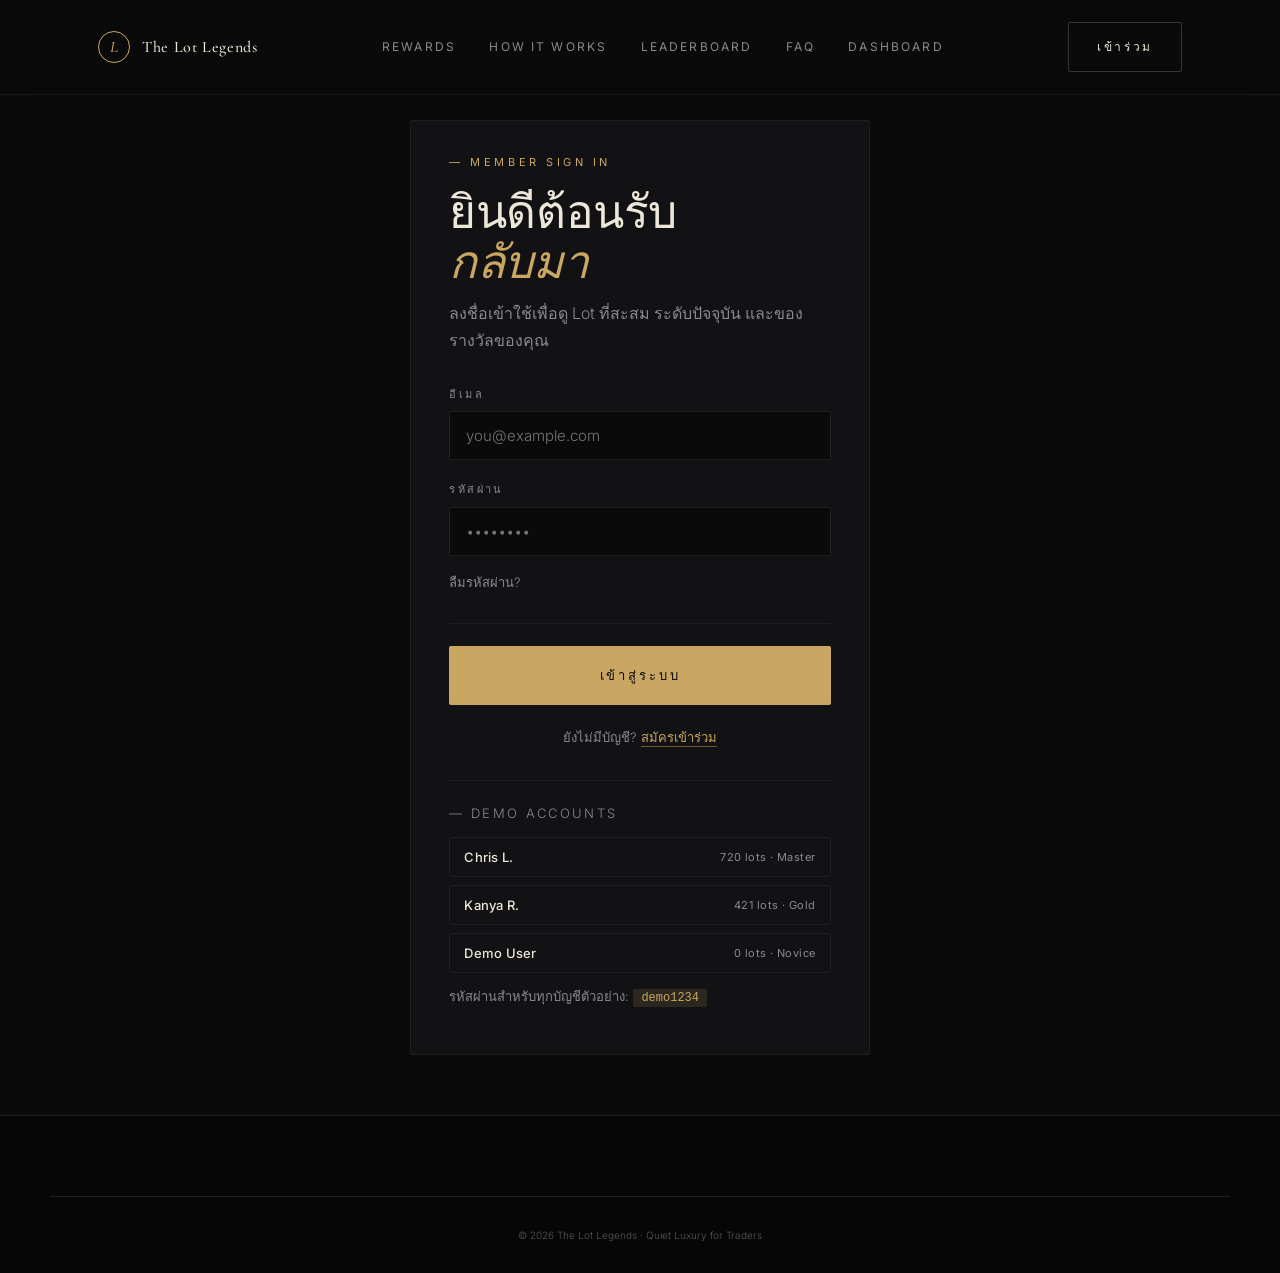
==== commit e21158c6: "feat: improve mobile web app reliability and add PWA updates Add MT-ID based self-service password r" ====
--- a/admin.html
+++ b/admin.html
@@ -3,6 +3,12 @@
 <head>
   <meta charset="UTF-8" />
   <meta name="viewport" content="width=device-width, initial-scale=1.0" />
+  <meta name="theme-color" content="#0A0A0A" />
+  <meta name="mobile-web-app-capable" content="yes" />
+  <meta name="apple-mobile-web-app-capable" content="yes" />
+  <meta name="apple-mobile-web-app-status-bar-style" content="black-translucent" />
+  <link rel="manifest" href="site.webmanifest" />
+  <link rel="icon" href="app-icon.svg" type="image/svg+xml" />
   <title>Admin · The Lot Legends</title>
   <meta name="description" content="ผู้ดูแลระบบ — อัปโหลดข้อมูลจาก XM Partner CSV และตรวจสอบสมาชิก" />
 
@@ -222,10 +228,11 @@
                 <th>Handle</th>
                 <th class="num">Lots สะสม</th>
                 <th>สิทธิ์</th>
+                <th>จัดการ</th>
               </tr>
             </thead>
             <tbody id="user-rows">
-              <tr><td colspan="6" class="muted small" style="text-align:center;padding:24px 0;">กำลังโหลด…</td></tr>
+              <tr><td colspan="7" class="muted small" style="text-align:center;padding:24px 0;">กำลังโหลด…</td></tr>
             </tbody>
           </table>
         </div>
@@ -480,12 +487,12 @@
           usersCache = await window.LotLegends.adminUsers();
           const tbody = $('user-rows');
           if (!usersCache.length) {
-            tbody.innerHTML = '<tr><td colspan="6" class="muted small" style="text-align:center;padding:24px 0;">ยังไม่มีสมาชิก</td></tr>';
+            tbody.innerHTML = '<tr><td colspan="7" class="muted small" style="text-align:center;padding:24px 0;">ยังไม่มีสมาชิก</td></tr>';
             return;
           }
           tbody.innerHTML = usersCache.map(r => renderUserRow(r)).join('');
         } catch {
-          $('user-rows').innerHTML = '<tr><td colspan="6" class="muted small" style="text-align:center;padding:24px 0;">โหลดไม่สำเร็จ</td></tr>';
+          $('user-rows').innerHTML = '<tr><td colspan="7" class="muted small" style="text-align:center;padding:24px 0;">โหลดไม่สำเร็จ</td></tr>';
         }
       }
 
@@ -501,11 +508,46 @@
             <td>${escapeHtml(r.display_handle || '—')}</td>
             <td class="num">${fmt(r.total_lots)}</td>
             <td>${r.is_admin ? '<span class="pill pill--gold">Admin</span>' : '<span class="muted small">Member</span>'}</td>
+            <td>
+              <button type="button" class="btn btn--ghost btn--sm" data-reset-pw title="ตั้งรหัส login ใหม่ให้ลูกค้า">รีเซ็ตรหัส</button>
+            </td>
           </tr>
         `;
       }
 
-      $('user-rows').addEventListener('click', (e) => {
+      $('user-rows').addEventListener('click', async (e) => {
+        const resetBtn = e.target.closest('[data-reset-pw]');
+        if (resetBtn) {
+          e.preventDefault();
+          const tr = resetBtn.closest('tr');
+          const uid = parseInt(tr.dataset.uid, 10);
+          const user = usersCache.find((u) => u.id === uid);
+          if (!user) return;
+          const emailLine = `สมาชิก: ${user.email} (${user.name})`;
+          const p1 = window.prompt(
+            emailLine + '\n\nพิมพ์รหัสผ่านใหม่ (อย่างน้อย 8 ตัว) — ลูกค้าใช้ login ทันที',
+            '',
+          );
+          if (p1 === null) return;
+          const pw1 = p1.trim();
+          if (pw1.length < 8) {
+            alert('รหัสสั้นเกินไป ต้องมีอย่างน้อย 8 ตัว');
+            return;
+          }
+          const p2 = window.prompt('ยืนยันรหัสผ่านอีกครั้ง', '');
+          if (p2 === null) return;
+          if (p2 !== pw1) {
+            alert('รหัสยืนยันไม่ตรงกัน');
+            return;
+          }
+          try {
+            await window.LotLegends.adminUpdateUser(uid, { new_password: pw1 });
+            alert('ตั้งรหัสใหม่สำเร็จ — ส่งรหัสนี้ให้ลูกค้าทาง Line / โทร ได้เลย (ระบบไม่เก็บรหัสอ่านย้อนได้แล้ว)');
+          } catch (ex) {
+            alert(ex.message || 'รีเซ็ตรหัสไม่สำเร็จ');
+          }
+          return;
+        }
         const cell = e.target.closest('.cell-edit');
         if (!cell) return;
         const tr = cell.closest('tr');
--- a/styles.css
+++ b/styles.css
@@ -18,6 +18,8 @@
   --gold:           #C9A661;   /* champagne */
   --gold-soft:     rgba(201,166,97,0.5);
   --gold-faint:    rgba(201,166,97,0.15);
+  --muted:         var(--ink-muted);
+  --bg-elev:       var(--surface-2);
 
   /* Type */
   --serif:  'Cormorant Garamond', 'Times New Roman', serif;
@@ -49,6 +51,9 @@
 a { color: inherit; text-decoration: none; transition: color .3s var(--ease); }
 button { font-family: inherit; cursor: pointer; }
 ol, ul { list-style: none; padding: 0; margin: 0; }
+
+/* Keep iOS from zooming inputs on focus */
+input, select, textarea, button { font-size: 16px; }
 
 ::selection { background: var(--gold-faint); color: var(--ink); }
 
@@ -1445,7 +1450,7 @@
    AUTH (login) page
    ───────────────────────────────────────────── */
 .auth {
-  min-height: calc(100vh - 220px);
+  min-height: calc(100dvh - 220px);
   display: grid;
   place-items: center;
   padding: clamp(80px, 10vw, 120px) 0 60px;
@@ -1533,6 +1538,16 @@
   letter-spacing: 0.01em;
 }
 .form__error--global { margin-top: 18px; }
+.form__ok {
+  background: rgba(104, 163, 122, 0.10);
+  color: #A8D3B3;
+  border: 1px solid rgba(104, 163, 122, 0.32);
+  padding: 11px 14px;
+  border-radius: 2px;
+  font-size: 13px;
+  margin: 12px 0 4px;
+  letter-spacing: 0.01em;
+}
 
 .btn[disabled],
 .btn:disabled {
@@ -1580,6 +1595,8 @@
   width: 100%;
   max-width: 460px;
   background: var(--surface);
+  max-height: min(86dvh, 760px);
+  overflow-y: auto;
   transform: translateY(8px) scale(0.99);
   transition: transform .35s var(--ease);
 }
@@ -1825,6 +1842,86 @@
 .cell-edit__form .btn--sm { padding: 4px 10px; font-size: 11px; }
 .cell-edit__error { margin: 6px 0 0; font-size: 11px; }
 
+/* Personal trade journal (dashboard) */
+.journal-hint {
+  font-size: 12px;
+  line-height: 1.5;
+  color: var(--muted);
+  margin: 0 0 12px;
+  padding: 10px 12px;
+  border-left: 2px solid var(--gold-soft);
+  background: rgba(255,255,255,0.02);
+  border-radius: 0 2px 2px 0;
+}
+.journal-summary {
+  display: flex;
+  flex-wrap: wrap;
+  gap: 8px 16px;
+  font-size: 12px;
+  color: var(--muted);
+  margin: 0 0 12px;
+}
+.journal-summary strong {
+  color: var(--ink);
+  font-weight: 500;
+}
+.journal-summary .pnl-pos { color: #9cc9a0; }
+.journal-summary .pnl-neg { color: #c98a8a; }
+.activity {
+  list-style: none;
+  margin: 0;
+  padding: 0;
+}
+.activity > li {
+  display: grid;
+  grid-template-columns: 92px 1fr minmax(0,5.5em) 6.5em;
+  gap: 8px 12px;
+  align-items: center;
+  padding: 10px 0;
+  border-bottom: 1px solid rgba(255,255,255,0.06);
+  font-size: 13px;
+}
+@media (max-width: 520px) {
+  .activity > li {
+    grid-template-columns: 1fr 1fr;
+    grid-template-rows: auto auto;
+  }
+  .activity .act__date { grid-column: 1 / -1; }
+  .activity .act__lot { text-align: right; }
+  .activity .act__pnl { grid-column: 1 / -1; text-align: right; }
+}
+
+@media (max-width: 820px) {
+  .btn { white-space: normal; }
+  .btn--lg { width: 100%; }
+  .auth { padding-top: clamp(92px, 18vw, 120px); }
+  .modal { padding: 12px; }
+}
+.act__lot { font-variant-numeric: tabular-nums; }
+.act__pnl {
+  font-size: 12px;
+  font-variant-numeric: tabular-nums;
+  text-align: right;
+  min-width: 72px;
+}
+.act__pnl--pos { color: #9cc9a0; }
+.act__pnl--neg { color: #c98a8a; }
+.act__pnl--zero { color: var(--muted); }
+.lot-form textarea {
+  min-height: 64px;
+  width: 100%;
+  box-sizing: border-box;
+  padding: 8px 10px;
+  background: var(--bg-elev);
+  border: 1px solid var(--line);
+  color: var(--ink);
+  border-radius: 2px;
+  font: inherit;
+  font-size: 14px;
+  resize: vertical;
+}
+.field--hint { font-size: 11px; color: var(--muted); display: block; margin-top: 4px; }
+
 /* ─────────────────────────────────────────────
    Reduced motion
    ───────────────────────────────────────────── */
